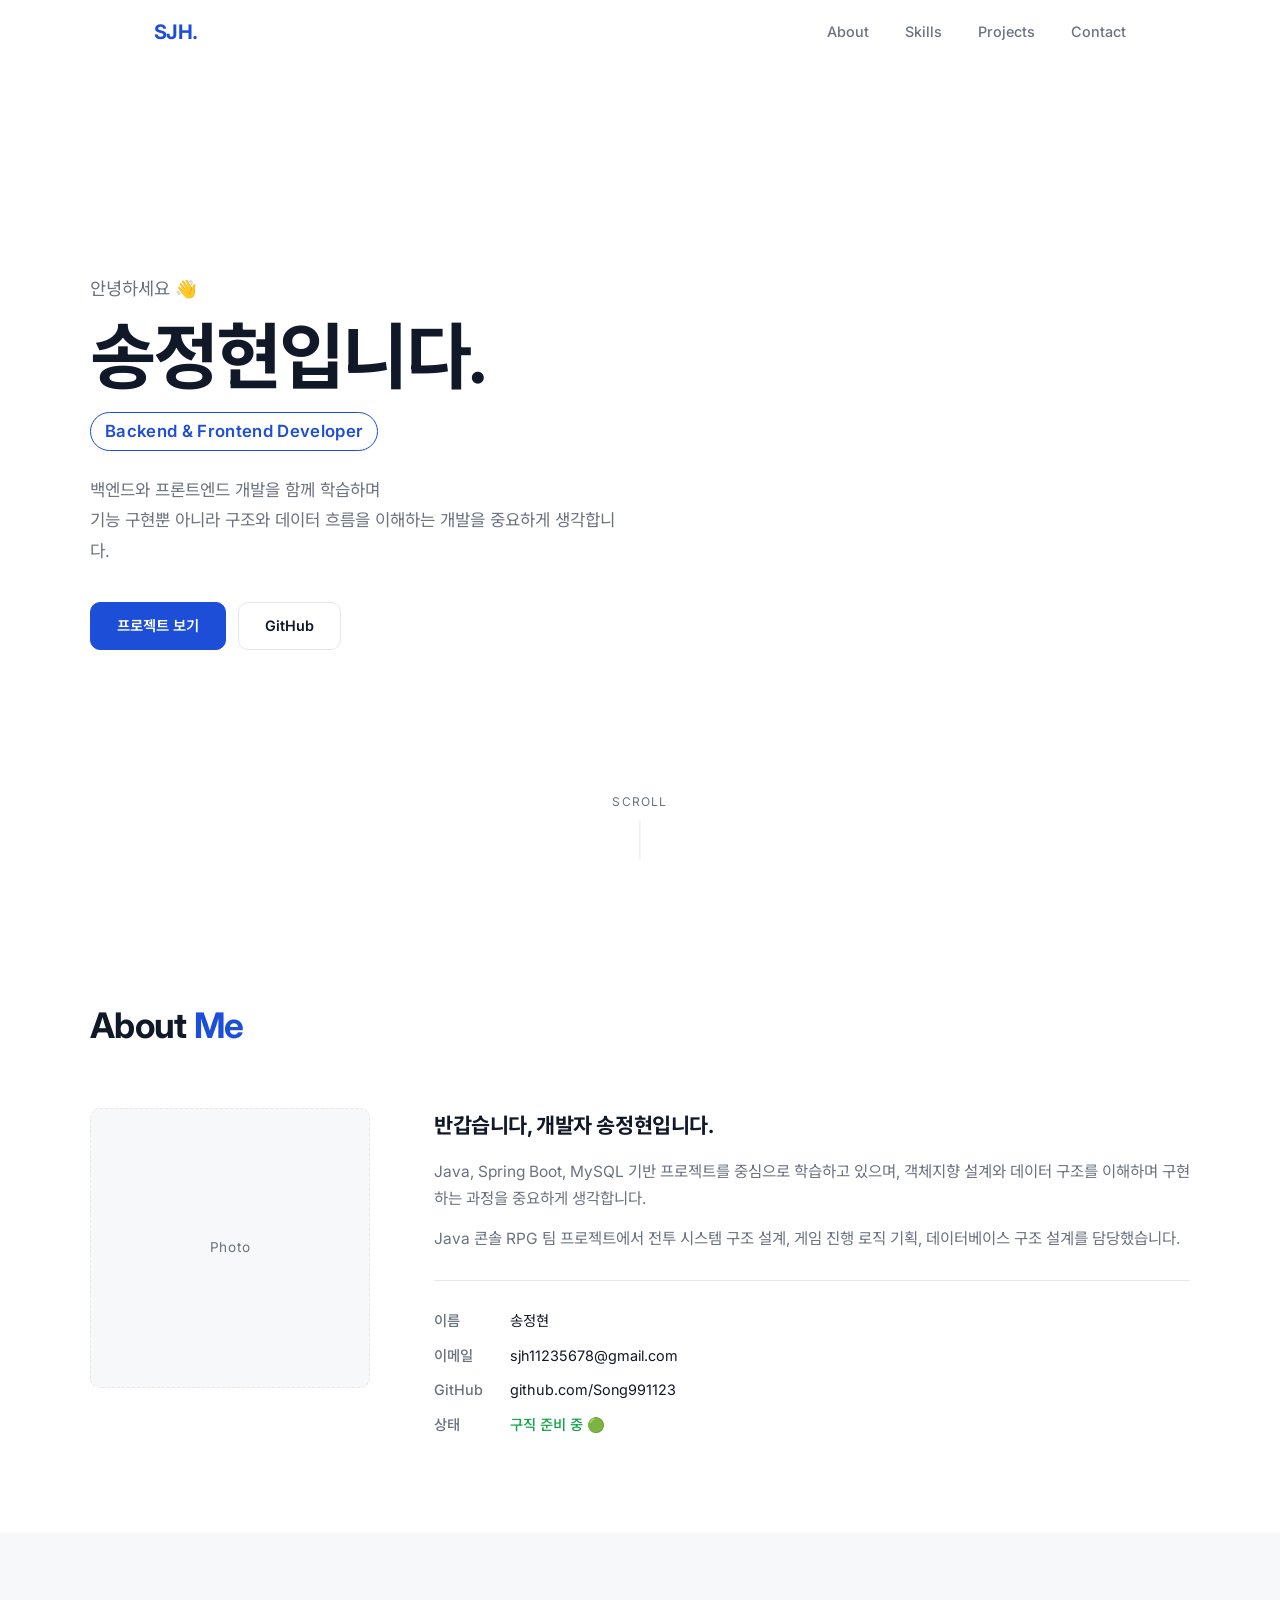
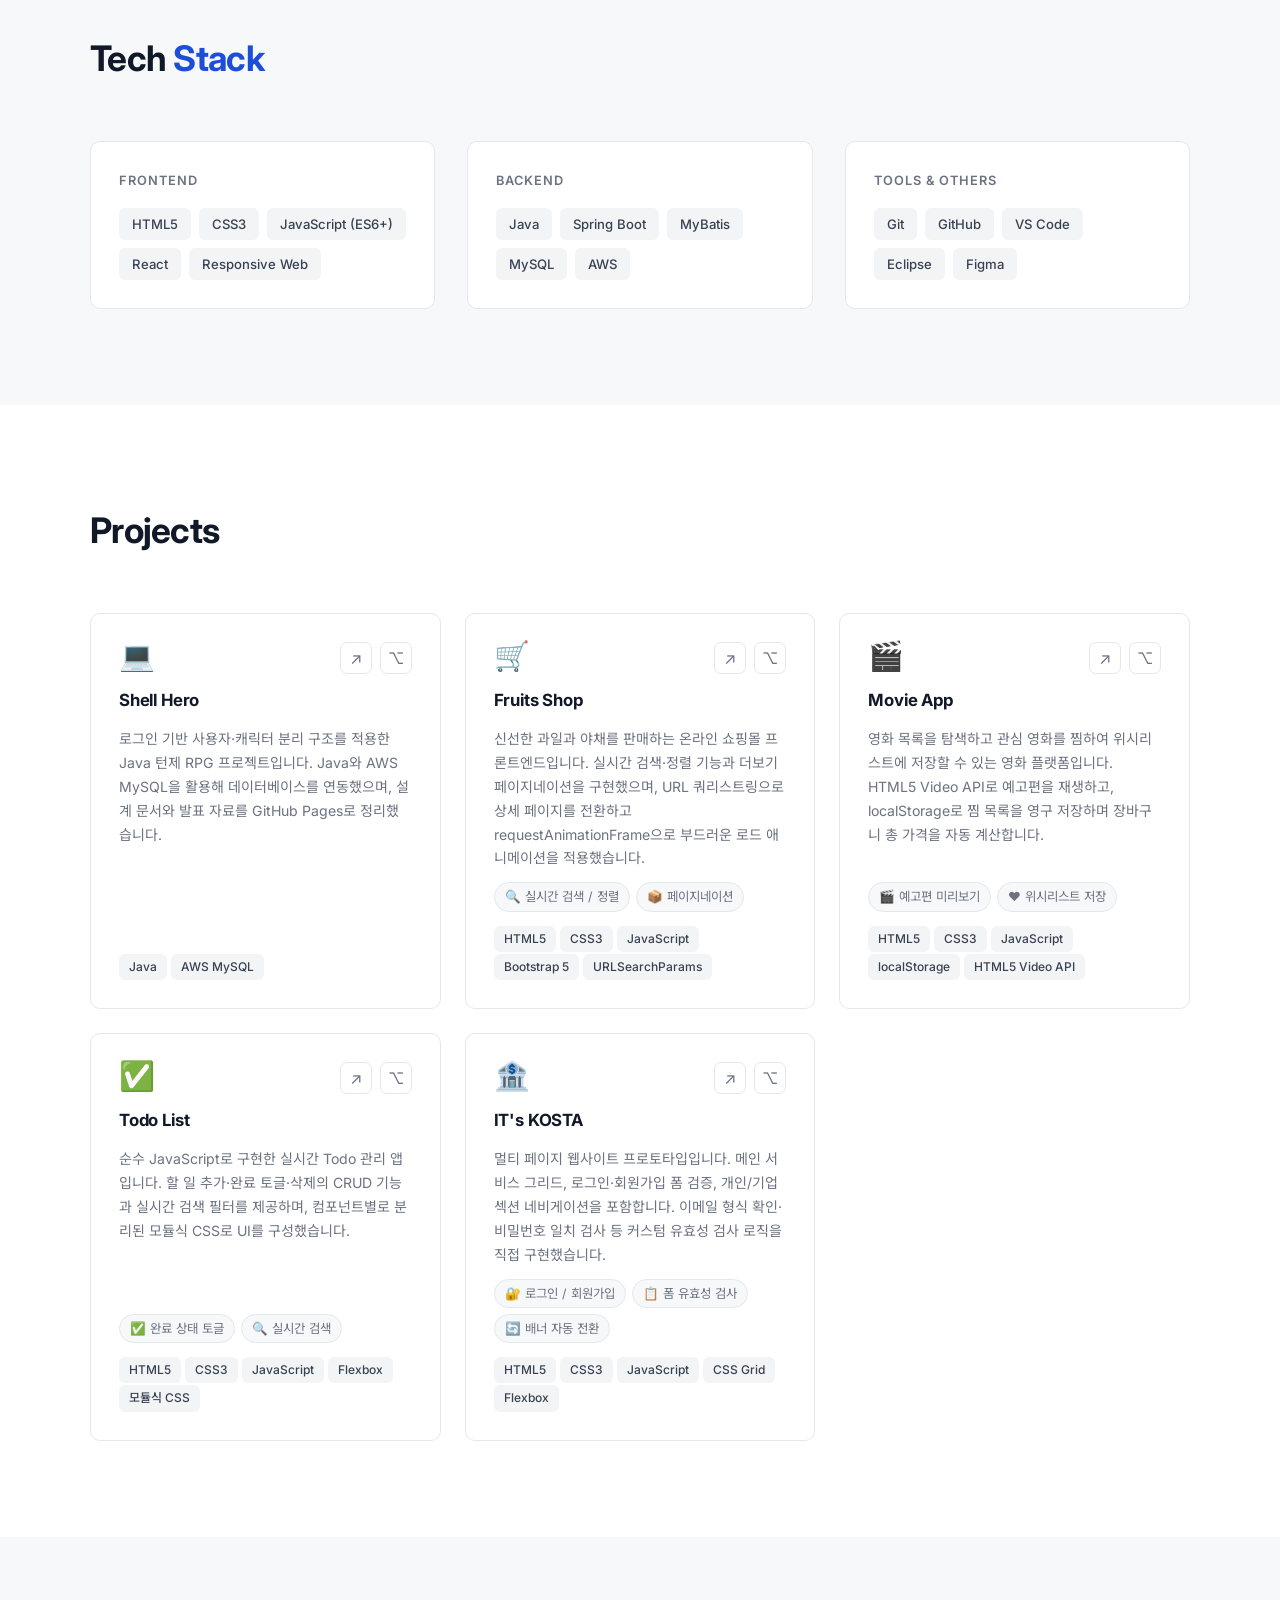
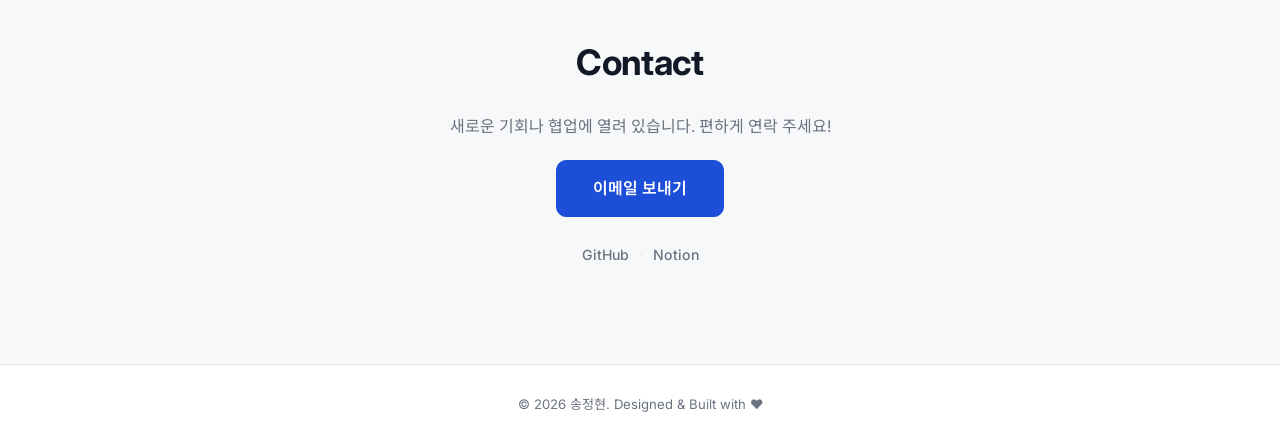
==== index.html @ 9192629a "Add portfolio main page (GitHub Pages) - Add index.html with hero, about, skills, projects, contact " ====
<!doctype html>
<html lang="ko">
	<head>
		<meta charset="UTF-8" />
		<meta name="viewport" content="width=device-width, initial-scale=1.0" />
		<title>Portfolio | 송정현</title>
		<link rel="preconnect" href="https://fonts.googleapis.com" />
		<link rel="preconnect" href="https://fonts.gstatic.com" crossorigin />
		<link
			href="https://fonts.googleapis.com/css2?family=Noto+Sans+KR:wght@300;400;500;700&family=Inter:wght@300;400;500;600;700&display=swap"
			rel="stylesheet"
		/>
		<link rel="stylesheet" href="css/style.css" />
	</head>
	<body>
		<!-- ───── Navigation ───── -->
		<header class="nav-header" id="nav-header">
			<nav class="nav-inner">
				<a href="#hero" class="nav-logo">SJH.</a>
				<ul class="nav-links">
					<li><a href="#about">About</a></li>
					<li><a href="#skills">Skills</a></li>
					<li><a href="#projects">Projects</a></li>
					<li><a href="#contact">Contact</a></li>
				</ul>
				<button class="nav-toggle" id="nav-toggle" aria-label="메뉴 열기">
					<span></span><span></span><span></span>
				</button>
			</nav>
		</header>

		<!-- ───── Hero ───── -->
		<section class="hero" id="hero">
			<div class="container hero-inner">
				<p class="hero-greeting">안녕하세요 👋</p>
				<h1 class="hero-name">송정현입니다.</h1>
				<p class="hero-role">Backend & Frontend Developer</p>
				<p class="hero-desc">
					백엔드와 프론트엔드 개발을 함께 학습하며<br />
					기능 구현뿐 아니라 구조와 데이터 흐름을 이해하는 개발을 중요하게 생각합니다.
				</p>
				<div class="hero-btns">
					<a href="#projects" class="btn btn-primary">프로젝트 보기</a>
					<a
						href="https://github.com/Song991123"
						target="_blank"
						rel="noopener"
						class="btn btn-outline"
						>GitHub</a
					>
				</div>
			</div>
			<div class="hero-scroll-hint">
				<span>Scroll</span>
				<div class="scroll-line"></div>
			</div>
		</section>

		<!-- ───── About ───── -->
		<section class="section" id="about">
			<div class="container">
				<h2 class="section-title">About <span>Me</span></h2>
				<div class="about-grid">
					<div class="about-img-wrap">
						<div class="about-img-placeholder">
							<span>Photo</span>
						</div>
					</div>
					<div class="about-text">
						<h3>반갑습니다, 개발자 송정현입니다.</h3>
						<p>
							Java, Spring Boot, MySQL 기반 프로젝트를 중심으로 학습하고 있으며,
							객체지향 설계와 데이터 구조를 이해하며 구현하는 과정을 중요하게
							생각합니다.
						</p>
						<p>
							Java 콘솔 RPG 팀 프로젝트에서 전투 시스템 구조 설계, 게임 진행 로직
							기획, 데이터베이스 구조 설계를 담당했습니다.
						</p>
						<ul class="about-info-list">
							<li><span class="info-label">이름</span><span>송정현</span></li>
							<li>
								<span class="info-label">이메일</span
								><span>sjh11235678@gmail.com</span>
							</li>
							<li>
								<span class="info-label">GitHub</span
								><span>github.com/Song991123</span>
							</li>
							<li>
								<span class="info-label">상태</span
								><span class="status-badge">구직 준비 중 🟢</span>
							</li>
						</ul>
					</div>
				</div>
			</div>
		</section>

		<!-- ───── Skills ───── -->
		<section class="section section-alt" id="skills">
			<div class="container">
				<h2 class="section-title">Tech <span>Stack</span></h2>
				<div class="skills-grid">
					<div class="skill-group">
						<h4 class="skill-group-title">Frontend</h4>
						<div class="skill-tags">
							<span class="tag">HTML5</span>
							<span class="tag">CSS3</span>
							<span class="tag">JavaScript (ES6+)</span>
							<span class="tag">React</span>
							<span class="tag">Responsive Web</span>
						</div>
					</div>
					<div class="skill-group">
						<h4 class="skill-group-title">Backend</h4>
						<div class="skill-tags">
							<span class="tag">Java</span>
							<span class="tag">Spring Boot</span>
							<span class="tag">MyBatis</span>
							<span class="tag">MySQL</span>
							<span class="tag">AWS</span>
						</div>
					</div>
					<div class="skill-group">
						<h4 class="skill-group-title">Tools &amp; Others</h4>
						<div class="skill-tags">
							<span class="tag">Git</span>
							<span class="tag">GitHub</span>
							<span class="tag">VS Code</span>
							<span class="tag">Eclipse</span>
							<span class="tag">Figma</span>
						</div>
					</div>
				</div>
			</div>
		</section>

		<!-- ───── Projects ───── -->
		<section class="section" id="projects">
			<div class="container">
				<h2 class="section-title">Projects</h2>
				<div class="projects-grid">
					<article class="project-card">
						<div class="project-card-header">
							<div class="project-icon">💻</div>
							<div class="project-links">
								<a
									href="https://kosta-dev-sjh.github.io/p1-4g-java-console/"
									target="_blank"
									rel="noopener"
									class="icon-link"
									title="Presentation"
									>↗</a
								>

								<a
									href="https://github.com/kosta-dev-sjh/p1-4g-java-console"
									target="_blank"
									rel="noopener"
									class="icon-link"
									title="GitHub"
									>⌥</a
								>
							</div>
						</div>
						<h3 class="project-title">Shell Hero</h3>
						<p class="project-desc">
							로그인 기반 사용자·캐릭터 분리 구조를 적용한 Java 턴제 RPG
							프로젝트입니다. Java와 AWS MySQL을 활용해 데이터베이스를 연동했으며,
							설계 문서와 발표 자료를 GitHub Pages로 정리했습니다.
						</p>
						<div class="project-tags">
							<span class="tag tag-sm">Java</span>
							<span class="tag tag-sm">AWS MySQL</span>
						</div>
					</article>
					<article class="project-card">
						<div class="project-card-header">
							<div class="project-icon">🛒</div>
							<div class="project-links">
								<a
									href="fruits_shop_temp/index.html"
									class="icon-link"
									title="Live Demo"
									>↗</a
								>
								<a
									href="https://github.com/Song991123"
									target="_blank"
									rel="noopener"
									class="icon-link"
									title="GitHub"
									>⌥</a
								>
							</div>
						</div>
						<h3 class="project-title">Fruits Shop</h3>
						<p class="project-desc">
							신선한 과일과 야채를 판매하는 온라인 쇼핑몰 프론트엔드입니다. 실시간
							검색·정렬 기능과 더보기 페이지네이션을 구현했으며, URL 쿼리스트링으로
							상세 페이지를 전환하고 requestAnimationFrame으로 부드러운 로드
							애니메이션을 적용했습니다.
						</p>
						<div class="project-features">
							<span class="feature-item">🔍 실시간 검색 / 정렬</span>
							<span class="feature-item">📦 페이지네이션</span>
						</div>
						<div class="project-tags">
							<span class="tag tag-sm">HTML5</span>
							<span class="tag tag-sm">CSS3</span>
							<span class="tag tag-sm">JavaScript</span>
							<span class="tag tag-sm">Bootstrap 5</span>
							<span class="tag tag-sm">URLSearchParams</span>
						</div>
					</article>
					<article class="project-card">
						<div class="project-card-header">
							<div class="project-icon">🎬</div>
							<div class="project-links">
								<a href="movie/index.html" class="icon-link" title="Live Demo">↗</a>
								<a
									href="https://github.com/Song991123"
									target="_blank"
									rel="noopener"
									class="icon-link"
									title="GitHub"
									>⌥</a
								>
							</div>
						</div>
						<h3 class="project-title">Movie App</h3>
						<p class="project-desc">
							영화 목록을 탐색하고 관심 영화를 찜하여 위시리스트에 저장할 수 있는 영화
							플랫폼입니다. HTML5 Video API로 예고편을 재생하고, localStorage로 찜
							목록을 영구 저장하며 장바구니 총 가격을 자동 계산합니다.
						</p>
						<div class="project-features">
							<span class="feature-item">🎬 예고편 미리보기</span>
							<span class="feature-item">❤️ 위시리스트 저장</span>
						</div>
						<div class="project-tags">
							<span class="tag tag-sm">HTML5</span>
							<span class="tag tag-sm">CSS3</span>
							<span class="tag tag-sm">JavaScript</span>
							<span class="tag tag-sm">localStorage</span>
							<span class="tag tag-sm">HTML5 Video API</span>
						</div>
					</article>

					<article class="project-card">
						<div class="project-card-header">
							<div class="project-icon">✅</div>
							<div class="project-links">
								<a href="todoList/index.html" class="icon-link" title="Live Demo"
									>↗</a
								>
								<a
									href="https://github.com/Song991123"
									target="_blank"
									rel="noopener"
									class="icon-link"
									title="GitHub"
									>⌥</a
								>
							</div>
						</div>
						<h3 class="project-title">Todo List</h3>
						<p class="project-desc">
							순수 JavaScript로 구현한 실시간 Todo 관리 앱입니다. 할 일 추가·완료
							토글·삭제의 CRUD 기능과 실시간 검색 필터를 제공하며, 컴포넌트별로 분리된
							모듈식 CSS로 UI를 구성했습니다.
						</p>
						<div class="project-features">
							<span class="feature-item">✅ 완료 상태 토글</span>
							<span class="feature-item">🔍 실시간 검색</span>
						</div>
						<div class="project-tags">
							<span class="tag tag-sm">HTML5</span>
							<span class="tag tag-sm">CSS3</span>
							<span class="tag tag-sm">JavaScript</span>
							<span class="tag tag-sm">Flexbox</span>
							<span class="tag tag-sm">모듈식 CSS</span>
						</div>
					</article>

					<article class="project-card">
						<div class="project-card-header">
							<div class="project-icon">🏦</div>
							<div class="project-links">
								<a href="WS_03/index.html" class="icon-link" title="Live Demo">↗</a>
								<a
									href="https://github.com/Song991123"
									target="_blank"
									rel="noopener"
									class="icon-link"
									title="GitHub"
									>⌥</a
								>
							</div>
						</div>
						<h3 class="project-title">IT's KOSTA</h3>
						<p class="project-desc">
							멀티 페이지 웹사이트 프로토타입입니다. 메인 서비스 그리드,
							로그인·회원가입 폼 검증, 개인/기업 섹션 네비게이션을 포함합니다. 이메일
							형식 확인·비밀번호 일치 검사 등 커스텀 유효성 검사 로직을 직접
							구현했습니다.
						</p>
						<div class="project-features">
							<span class="feature-item">🔐 로그인 / 회원가입</span>
							<span class="feature-item">📋 폼 유효성 검사</span>
							<span class="feature-item">🔄 배너 자동 전환</span>
						</div>
						<div class="project-tags">
							<span class="tag tag-sm">HTML5</span>
							<span class="tag tag-sm">CSS3</span>
							<span class="tag tag-sm">JavaScript</span>
							<span class="tag tag-sm">CSS Grid</span>
							<span class="tag tag-sm">Flexbox</span>
						</div>
					</article>
				</div>
			</div>
		</section>

		<!-- ───── Contact ───── -->
		<section class="section section-alt" id="contact">
			<div class="container contact-inner">
				<h2 class="section-title">Contact</h2>
				<p class="contact-sub">새로운 기회나 협업에 열려 있습니다. 편하게 연락 주세요!</p>
				<a href="mailto:sjh11235678@gmail.com" class="btn btn-primary btn-lg"
					>이메일 보내기</a
				>
				<div class="social-links">
					<a
						href="https://github.com/Song991123"
						target="_blank"
						rel="noopener"
						class="social-link"
						>GitHub</a
					>
					<span class="dot">·</span>
					<a
						href="https://marenblog.notion.site/Maren-s-Blog-6923cd526567497d8dab2519dd0d7897?source=copy_link"
						class="social-link"
						>Notion</a
					>
				</div>
			</div>
		</section>

		<!-- ───── Footer ───── -->
		<footer class="footer">
			<p>© 2026 송정현. Designed &amp; Built with ❤️</p>
		</footer>

		<script src="js/main.js"></script>
	</body>
</html>
---- css/style.css ----
/* ─────────────────────────────────────────
   Reset & Base
───────────────────────────────────────── */
*, *::before, *::after {
  box-sizing: border-box;
  margin: 0;
  padding: 0;
}

:root {
  --color-bg: #ffffff;
  --color-bg-alt: #f7f8fa;
  --color-text: #111827;
  --color-text-sub: #6b7280;
  --color-accent: #1d4ed8;
  --color-accent-hover: #1e40af;
  --color-border: #e5e7eb;
  --color-tag-bg: #f3f4f6;
  --color-tag-text: #374151;
  --color-tag-learning: #eff6ff;
  --color-tag-learning-text: #1d4ed8;
  --nav-height: 64px;
  --radius: 10px;
  --shadow: 0 1px 3px rgba(0,0,0,.06), 0 4px 16px rgba(0,0,0,.06);
  --shadow-hover: 0 4px 12px rgba(0,0,0,.10), 0 8px 32px rgba(0,0,0,.08);
  --font-sans: 'Inter', 'Noto Sans KR', sans-serif;
  --transition: 0.2s ease;
}

html {
  scroll-behavior: smooth;
}

body {
  font-family: var(--font-sans);
  background-color: var(--color-bg);
  color: var(--color-text);
  line-height: 1.7;
  -webkit-font-smoothing: antialiased;
}

a {
  color: inherit;
  text-decoration: none;
}

ul { list-style: none; }

img { display: block; max-width: 100%; }

/* ─────────────────────────────────────────
   Layout
───────────────────────────────────────── */
.container {
  width: min(1100px, 90%);
  margin-inline: auto;
}

.section {
  padding: 96px 0;
}

.section-alt {
  background-color: var(--color-bg-alt);
}

/* ─────────────────────────────────────────
   Section Title
───────────────────────────────────────── */
.section-title {
  font-size: clamp(1.6rem, 3vw, 2.2rem);
  font-weight: 700;
  margin-bottom: 52px;
  letter-spacing: -0.02em;
}

.section-title span {
  color: var(--color-accent);
}

/* ─────────────────────────────────────────
   Navigation
───────────────────────────────────────── */
.nav-header {
  position: fixed;
  top: 0;
  left: 0;
  right: 0;
  height: var(--nav-height);
  background-color: rgba(255,255,255,0.92);
  backdrop-filter: blur(10px);
  -webkit-backdrop-filter: blur(10px);
  border-bottom: 1px solid transparent;
  z-index: 100;
  transition: border-color var(--transition), box-shadow var(--transition);
}

.nav-header.scrolled {
  border-color: var(--color-border);
  box-shadow: 0 1px 12px rgba(0,0,0,.06);
}

.nav-inner {
  max-width: 1100px;
  margin-inline: auto;
  padding-inline: 5%;
  height: 100%;
  display: flex;
  align-items: center;
  justify-content: space-between;
}

.nav-logo {
  font-size: 1.25rem;
  font-weight: 700;
  letter-spacing: -0.03em;
  color: var(--color-accent);
}

.nav-links {
  display: flex;
  gap: 36px;
}

.nav-links a {
  font-size: 0.9rem;
  font-weight: 500;
  color: var(--color-text-sub);
  transition: color var(--transition);
}

.nav-links a:hover {
  color: var(--color-text);
}

.nav-toggle {
  display: none;
  flex-direction: column;
  gap: 5px;
  background: none;
  border: none;
  cursor: pointer;
  padding: 4px;
}

.nav-toggle span {
  display: block;
  width: 22px;
  height: 2px;
  background-color: var(--color-text);
  border-radius: 2px;
  transition: transform var(--transition), opacity var(--transition);
}

/* ─────────────────────────────────────────
   Buttons
───────────────────────────────────────── */
.btn {
  display: inline-flex;
  align-items: center;
  justify-content: center;
  padding: 11px 26px;
  border-radius: var(--radius);
  font-size: 0.9rem;
  font-weight: 600;
  cursor: pointer;
  transition: background var(--transition), color var(--transition), border-color var(--transition), box-shadow var(--transition);
  white-space: nowrap;
}

.btn-primary {
  background-color: var(--color-accent);
  color: #fff;
  border: 1.5px solid var(--color-accent);
}

.btn-primary:hover {
  background-color: var(--color-accent-hover);
  border-color: var(--color-accent-hover);
}

.btn-outline {
  background-color: transparent;
  color: var(--color-text);
  border: 1.5px solid var(--color-border);
}

.btn-outline:hover {
  border-color: var(--color-text);
  background-color: var(--color-text);
  color: #fff;
}

.btn-lg {
  padding: 14px 36px;
  font-size: 1rem;
}

/* ─────────────────────────────────────────
   Hero
───────────────────────────────────────── */
.hero {
  min-height: 100dvh;
  display: flex;
  align-items: center;
  padding-top: var(--nav-height);
  position: relative;
}

.hero-inner {
  padding-top: 40px;
  padding-bottom: 80px;
}

.hero-greeting {
  font-size: 1.1rem;
  color: var(--color-text-sub);
  margin-bottom: 12px;
  font-weight: 400;
}

.hero-name {
  font-size: clamp(2.6rem, 6vw, 4.5rem);
  font-weight: 700;
  line-height: 1.15;
  letter-spacing: -0.04em;
  margin-bottom: 14px;
}

.hero-role {
  display: inline-block;
  font-size: 1.05rem;
  font-weight: 600;
  color: var(--color-accent);
  border: 1.5px solid var(--color-accent);
  padding: 4px 14px;
  border-radius: 99px;
  margin-bottom: 24px;
  letter-spacing: 0.02em;
}

.hero-desc {
  font-size: 1.05rem;
  color: var(--color-text-sub);
  max-width: 540px;
  margin-bottom: 36px;
  line-height: 1.8;
}

.hero-btns {
  display: flex;
  gap: 12px;
  flex-wrap: wrap;
}

.hero-scroll-hint {
  position: absolute;
  bottom: 40px;
  left: 50%;
  transform: translateX(-50%);
  display: flex;
  flex-direction: column;
  align-items: center;
  gap: 8px;
  color: var(--color-text-sub);
  font-size: 0.75rem;
  letter-spacing: 0.1em;
  text-transform: uppercase;
}

.scroll-line {
  width: 1px;
  height: 40px;
  background-color: var(--color-border);
  position: relative;
  overflow: hidden;
}

.scroll-line::after {
  content: '';
  position: absolute;
  top: -100%;
  left: 0;
  width: 100%;
  height: 100%;
  background-color: var(--color-accent);
  animation: scrollDown 1.6s ease-in-out infinite;
}

@keyframes scrollDown {
  0%   { top: -100%; }
  100% { top: 100%; }
}

/* ─────────────────────────────────────────
   About
───────────────────────────────────────── */
.about-grid {
  display: grid;
  grid-template-columns: 280px 1fr;
  gap: 64px;
  align-items: start;
}

.about-img-placeholder {
  aspect-ratio: 1;
  border-radius: var(--radius);
  background-color: var(--color-bg-alt);
  border: 1.5px dashed var(--color-border);
  display: flex;
  align-items: center;
  justify-content: center;
  font-size: 0.85rem;
  color: var(--color-text-sub);
  letter-spacing: 0.05em;
}

.about-text h3 {
  font-size: 1.3rem;
  font-weight: 700;
  margin-bottom: 16px;
  letter-spacing: -0.02em;
}

.about-text p {
  color: var(--color-text-sub);
  margin-bottom: 14px;
  font-size: 0.97rem;
}

.about-info-list {
  display: flex;
  flex-direction: column;
  gap: 10px;
  margin-top: 28px;
  padding-top: 28px;
  border-top: 1px solid var(--color-border);
}

.about-info-list li {
  display: flex;
  gap: 16px;
  font-size: 0.9rem;
}

.info-label {
  color: var(--color-text-sub);
  min-width: 60px;
  font-weight: 500;
}

.status-badge {
  color: #16a34a;
  font-weight: 500;
}

/* ─────────────────────────────────────────
   Skills
───────────────────────────────────────── */
.skills-grid {
  display: grid;
  grid-template-columns: repeat(auto-fill, minmax(280px, 1fr));
  gap: 32px;
}

.skill-group {
  background: var(--color-bg);
  border: 1px solid var(--color-border);
  border-radius: var(--radius);
  padding: 28px;
}

.skill-group-title {
  font-size: 0.8rem;
  font-weight: 600;
  text-transform: uppercase;
  letter-spacing: 0.08em;
  color: var(--color-text-sub);
  margin-bottom: 16px;
}

.skill-tags {
  display: flex;
  flex-wrap: wrap;
  gap: 8px;
}

.tag {
  display: inline-block;
  padding: 5px 13px;
  border-radius: 6px;
  font-size: 0.82rem;
  font-weight: 500;
  background-color: var(--color-tag-bg);
  color: var(--color-tag-text);
  transition: background var(--transition);
}

.tag-learning {
  background-color: var(--color-tag-learning);
  color: var(--color-tag-learning-text);
}

.tag-sm {
  padding: 3px 10px;
  font-size: 0.75rem;
}

/* ─────────────────────────────────────────
   Projects
───────────────────────────────────────── */
.projects-grid {
  display: grid;
  grid-template-columns: repeat(auto-fill, minmax(300px, 1fr));
  gap: 24px;
}

.project-card {
  border: 1px solid var(--color-border);
  border-radius: var(--radius);
  padding: 28px;
  background: var(--color-bg);
  transition: box-shadow var(--transition), transform var(--transition), border-color var(--transition);
  display: flex;
  flex-direction: column;
  gap: 12px;
}

.project-card:hover {
  box-shadow: var(--shadow-hover);
  transform: translateY(-3px);
  border-color: #d1d5db;
}

.project-card-header {
  display: flex;
  justify-content: space-between;
  align-items: flex-start;
}

.project-icon {
  font-size: 1.8rem;
  line-height: 1;
}

.project-links {
  display: flex;
  gap: 8px;
}

.icon-link {
  width: 32px;
  height: 32px;
  border-radius: 7px;
  border: 1px solid var(--color-border);
  display: flex;
  align-items: center;
  justify-content: center;
  font-size: 1rem;
  color: var(--color-text-sub);
  transition: border-color var(--transition), color var(--transition), background var(--transition);
}

.icon-link:hover {
  border-color: var(--color-text);
  color: var(--color-text);
  background: var(--color-tag-bg);
}

.project-title {
  font-size: 1.05rem;
  font-weight: 700;
  letter-spacing: -0.01em;
}

.project-desc {
  font-size: 0.88rem;
  color: var(--color-text-sub);
  line-height: 1.7;
  flex: 1;
}

.project-features {
  display: flex;
  flex-wrap: wrap;
  gap: 6px;
}

.feature-item {
  font-size: 0.78rem;
  color: var(--color-text-sub);
  background-color: var(--color-bg-alt);
  border: 1px solid var(--color-border);
  padding: 3px 10px;
  border-radius: 99px;
}

/* ─────────────────────────────────────────
   Contact
───────────────────────────────────────── */
.contact-inner {
  text-align: center;
  display: flex;
  flex-direction: column;
  align-items: center;
  gap: 20px;
}

.contact-inner .section-title {
  margin-bottom: 0;
}

.contact-sub {
  color: var(--color-text-sub);
  font-size: 1rem;
  max-width: 420px;
}

.social-links {
  display: flex;
  align-items: center;
  gap: 10px;
  margin-top: 4px;
}

.social-link {
  font-size: 0.88rem;
  font-weight: 500;
  color: var(--color-text-sub);
  transition: color var(--transition);
}

.social-link:hover {
  color: var(--color-accent);
}

.dot {
  color: var(--color-border);
}

/* ─────────────────────────────────────────
   Footer
───────────────────────────────────────── */
.footer {
  border-top: 1px solid var(--color-border);
  padding: 28px 0;
  text-align: center;
  font-size: 0.82rem;
  color: var(--color-text-sub);
}

/* ─────────────────────────────────────────
   Fade-in Animation
───────────────────────────────────────── */
.fade-in {
  opacity: 0;
  transform: translateY(20px);
  transition: opacity 0.5s ease, transform 0.5s ease;
}

.fade-in.visible {
  opacity: 1;
  transform: translateY(0);
}

/* ─────────────────────────────────────────
   Responsive
───────────────────────────────────────── */
@media (max-width: 768px) {
  .nav-links {
    display: none;
    flex-direction: column;
    position: fixed;
    top: var(--nav-height);
    left: 0;
    right: 0;
    background: #fff;
    border-bottom: 1px solid var(--color-border);
    padding: 20px 5% 24px;
    gap: 0;
  }

  .nav-links.open {
    display: flex;
  }

  .nav-links li a {
    display: block;
    padding: 12px 0;
    font-size: 1rem;
    border-bottom: 1px solid var(--color-border);
    color: var(--color-text);
  }

  .nav-links li:last-child a {
    border-bottom: none;
  }

  .nav-toggle {
    display: flex;
  }

  .about-grid {
    grid-template-columns: 1fr;
    gap: 36px;
  }

  .about-img-placeholder {
    max-width: 200px;
    margin-inline: auto;
  }

  .section {
    padding: 72px 0;
  }

  .hero-scroll-hint {
    display: none;
  }
}

@media (max-width: 480px) {
  .hero-name {
    letter-spacing: -0.03em;
  }

  .projects-grid {
    grid-template-columns: 1fr;
  }
}
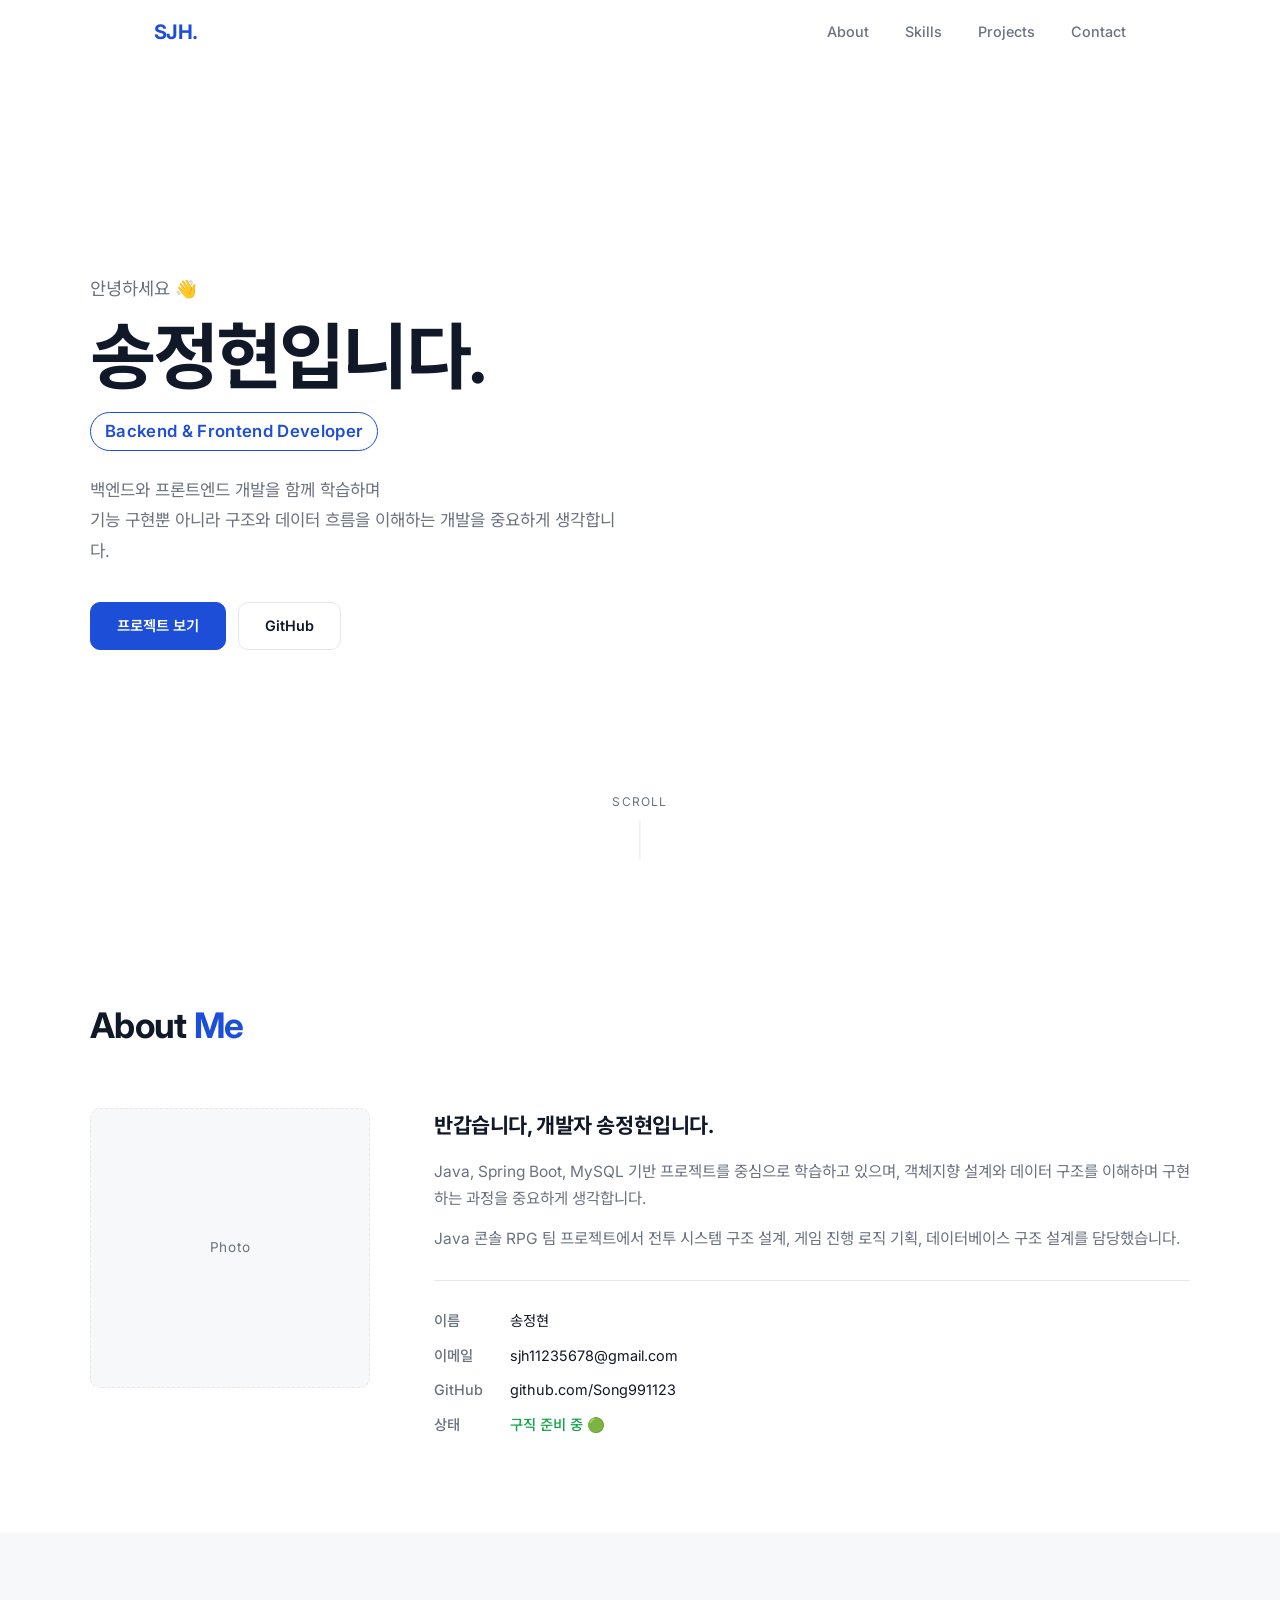
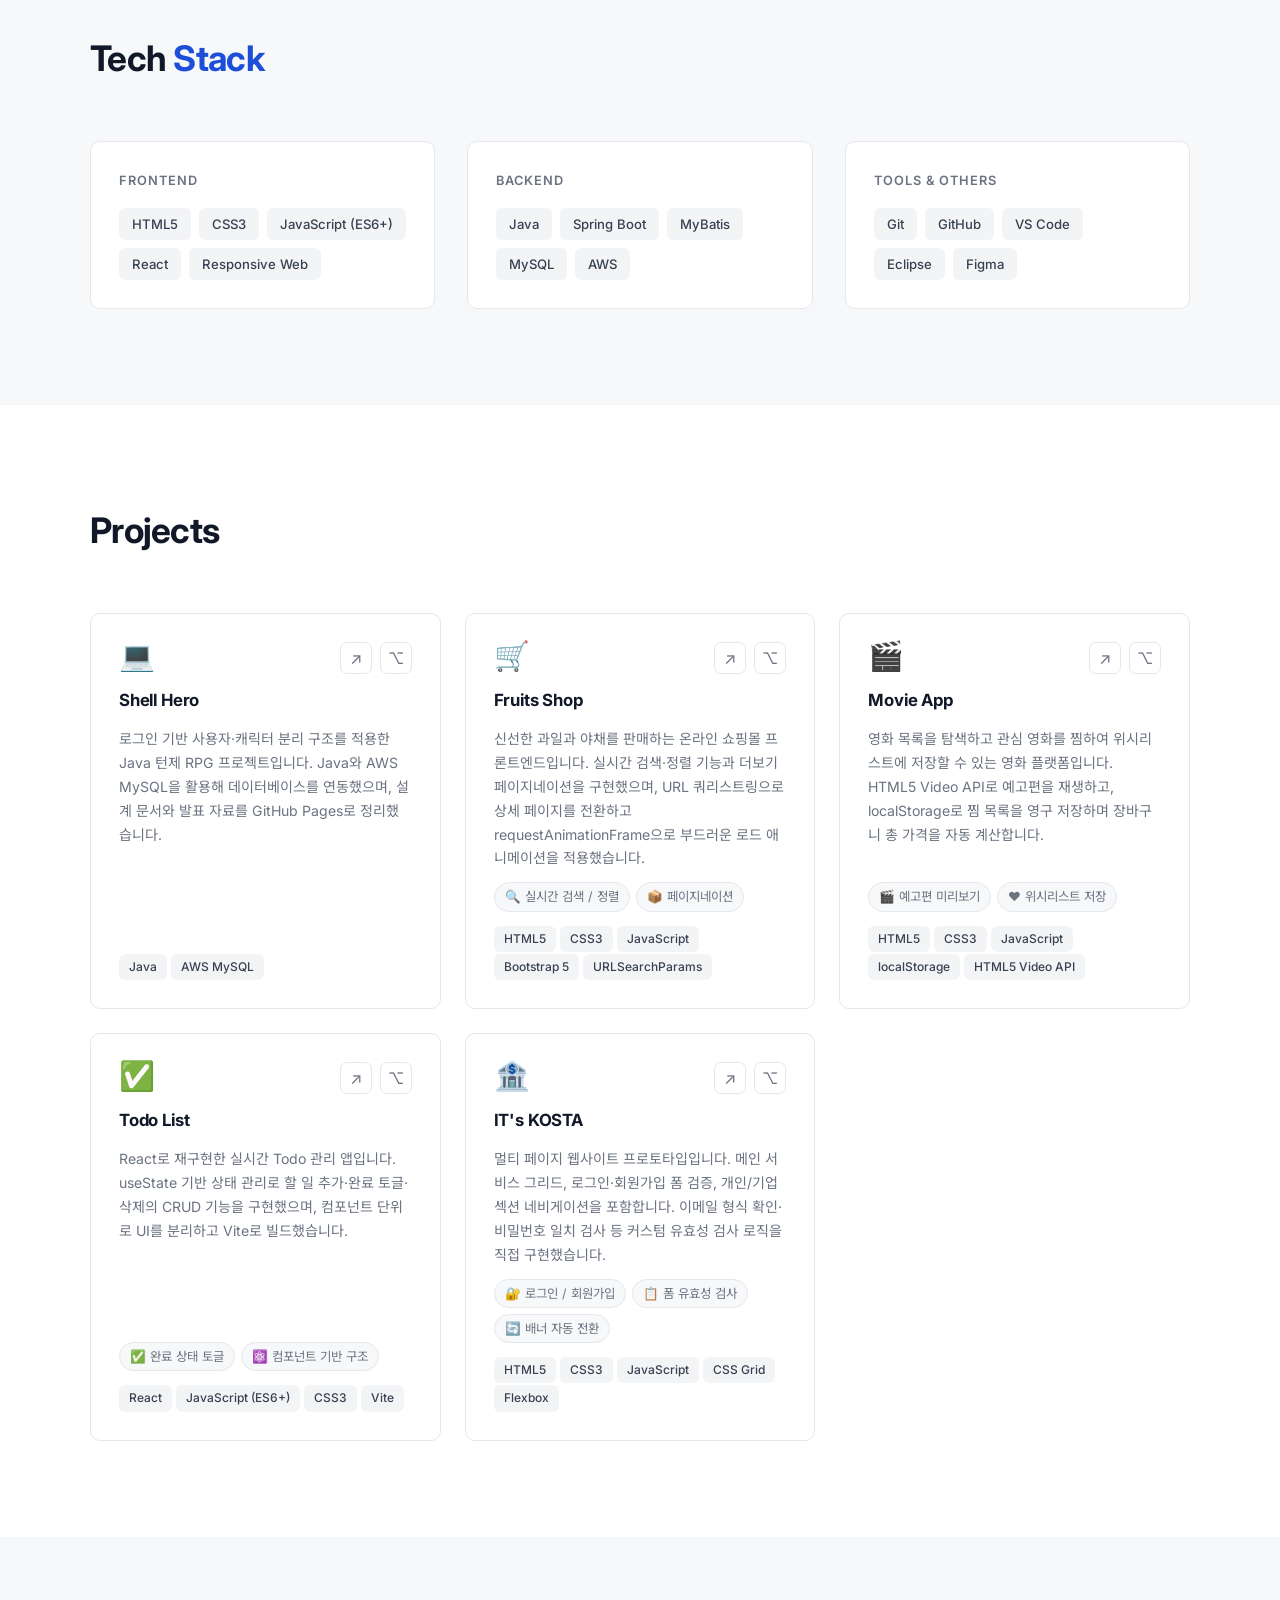
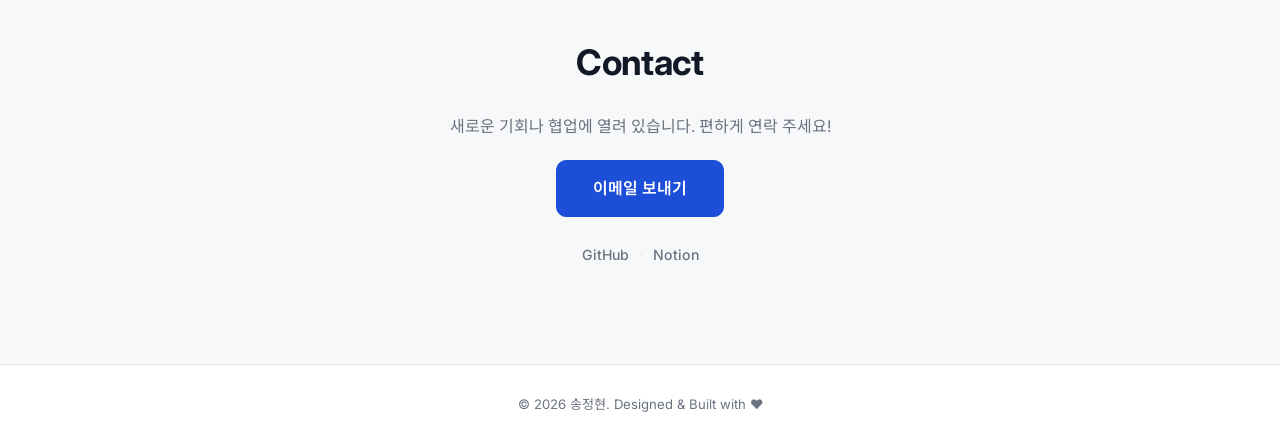
==== commit 72a14d97: "refactor: todoList React 버전으로 교체 및 포트폴리오 설명 업데이트 Co-authored-by: Copilot <223556219+Copilot@users.no" ====
--- a/index.html
+++ b/index.html
@@ -267,20 +267,19 @@
 						</div>
 						<h3 class="project-title">Todo List</h3>
 						<p class="project-desc">
-							순수 JavaScript로 구현한 실시간 Todo 관리 앱입니다. 할 일 추가·완료
-							토글·삭제의 CRUD 기능과 실시간 검색 필터를 제공하며, 컴포넌트별로 분리된
-							모듈식 CSS로 UI를 구성했습니다.
+							React로 재구현한 실시간 Todo 관리 앱입니다. useState 기반 상태 관리로
+							할 일 추가·완료 토글·삭제의 CRUD 기능을 구현했으며, 컴포넌트 단위로
+							UI를 분리하고 Vite로 빌드했습니다.
 						</p>
 						<div class="project-features">
 							<span class="feature-item">✅ 완료 상태 토글</span>
-							<span class="feature-item">🔍 실시간 검색</span>
-						</div>
-						<div class="project-tags">
-							<span class="tag tag-sm">HTML5</span>
+							<span class="feature-item">⚛️ 컴포넌트 기반 구조</span>
+						</div>
+						<div class="project-tags">
+							<span class="tag tag-sm">React</span>
+							<span class="tag tag-sm">JavaScript (ES6+)</span>
 							<span class="tag tag-sm">CSS3</span>
-							<span class="tag tag-sm">JavaScript</span>
-							<span class="tag tag-sm">Flexbox</span>
-							<span class="tag tag-sm">모듈식 CSS</span>
+							<span class="tag tag-sm">Vite</span>
 						</div>
 					</article>
 
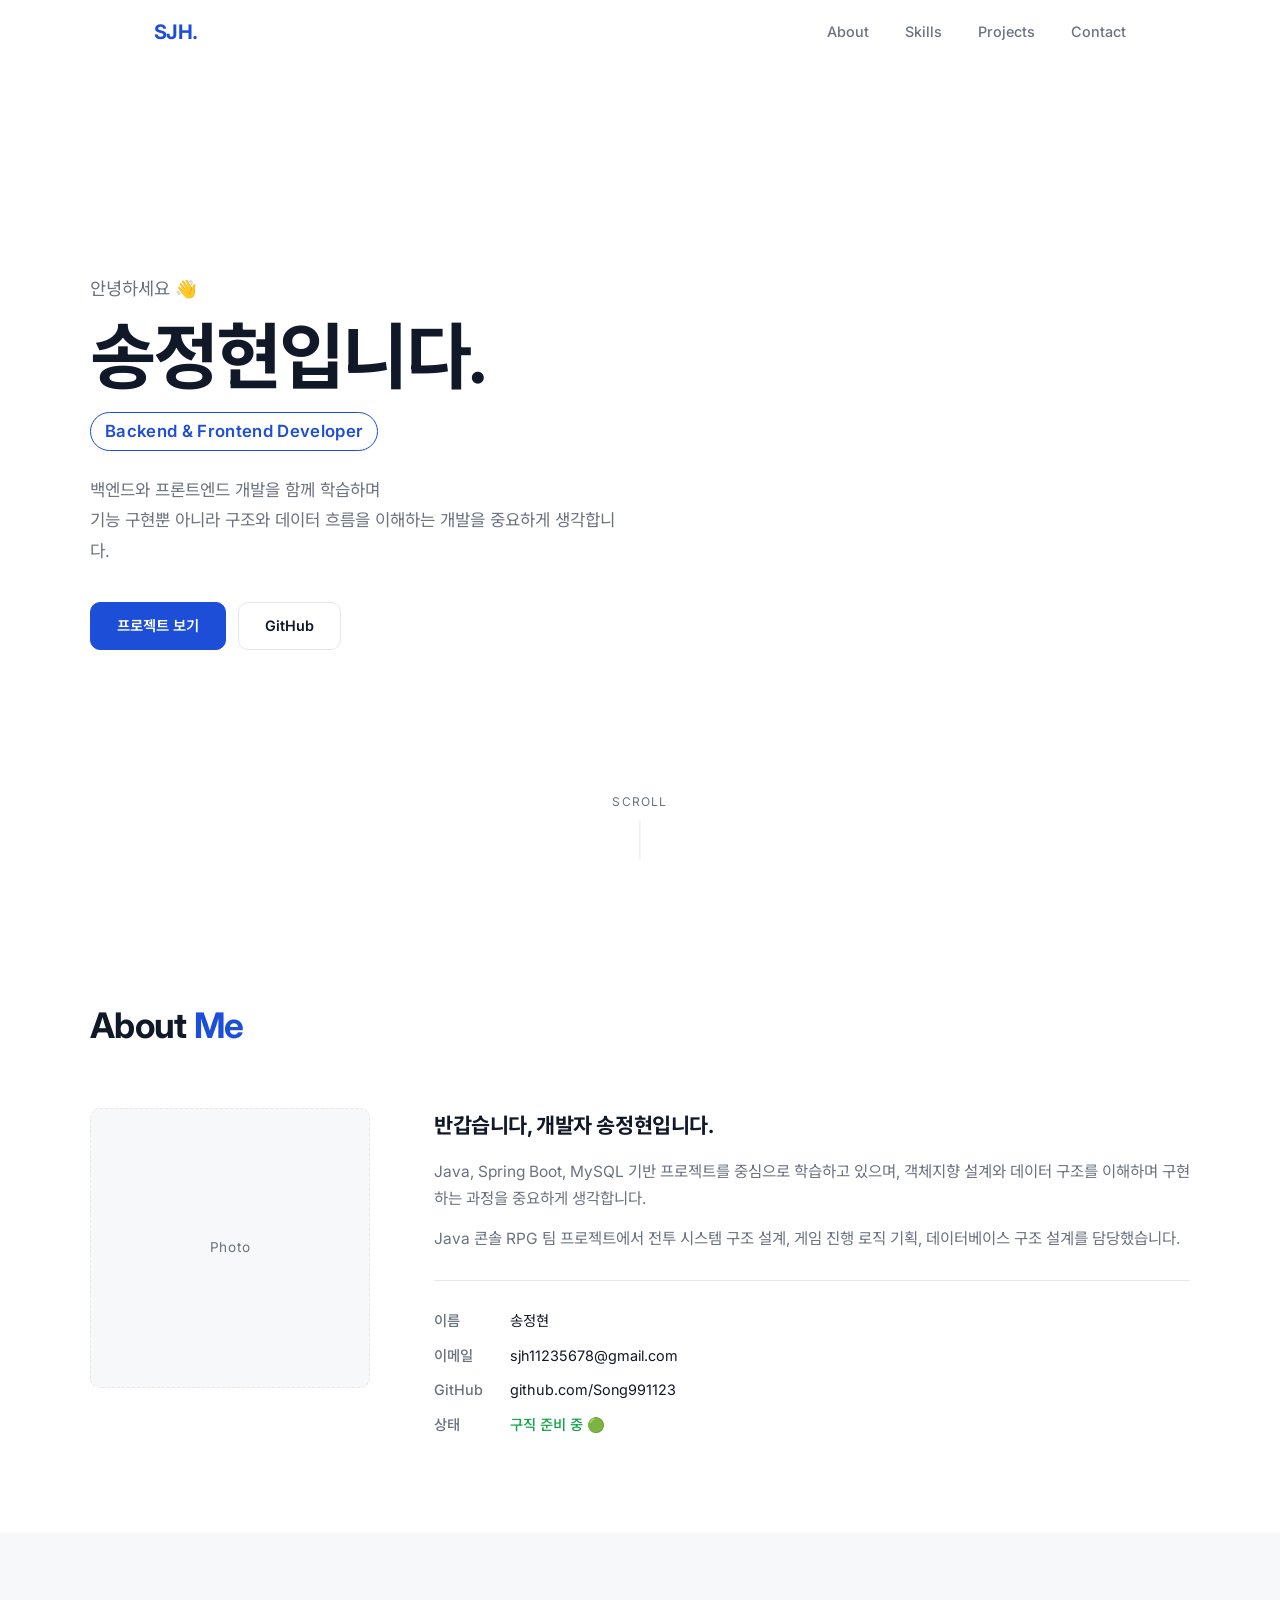
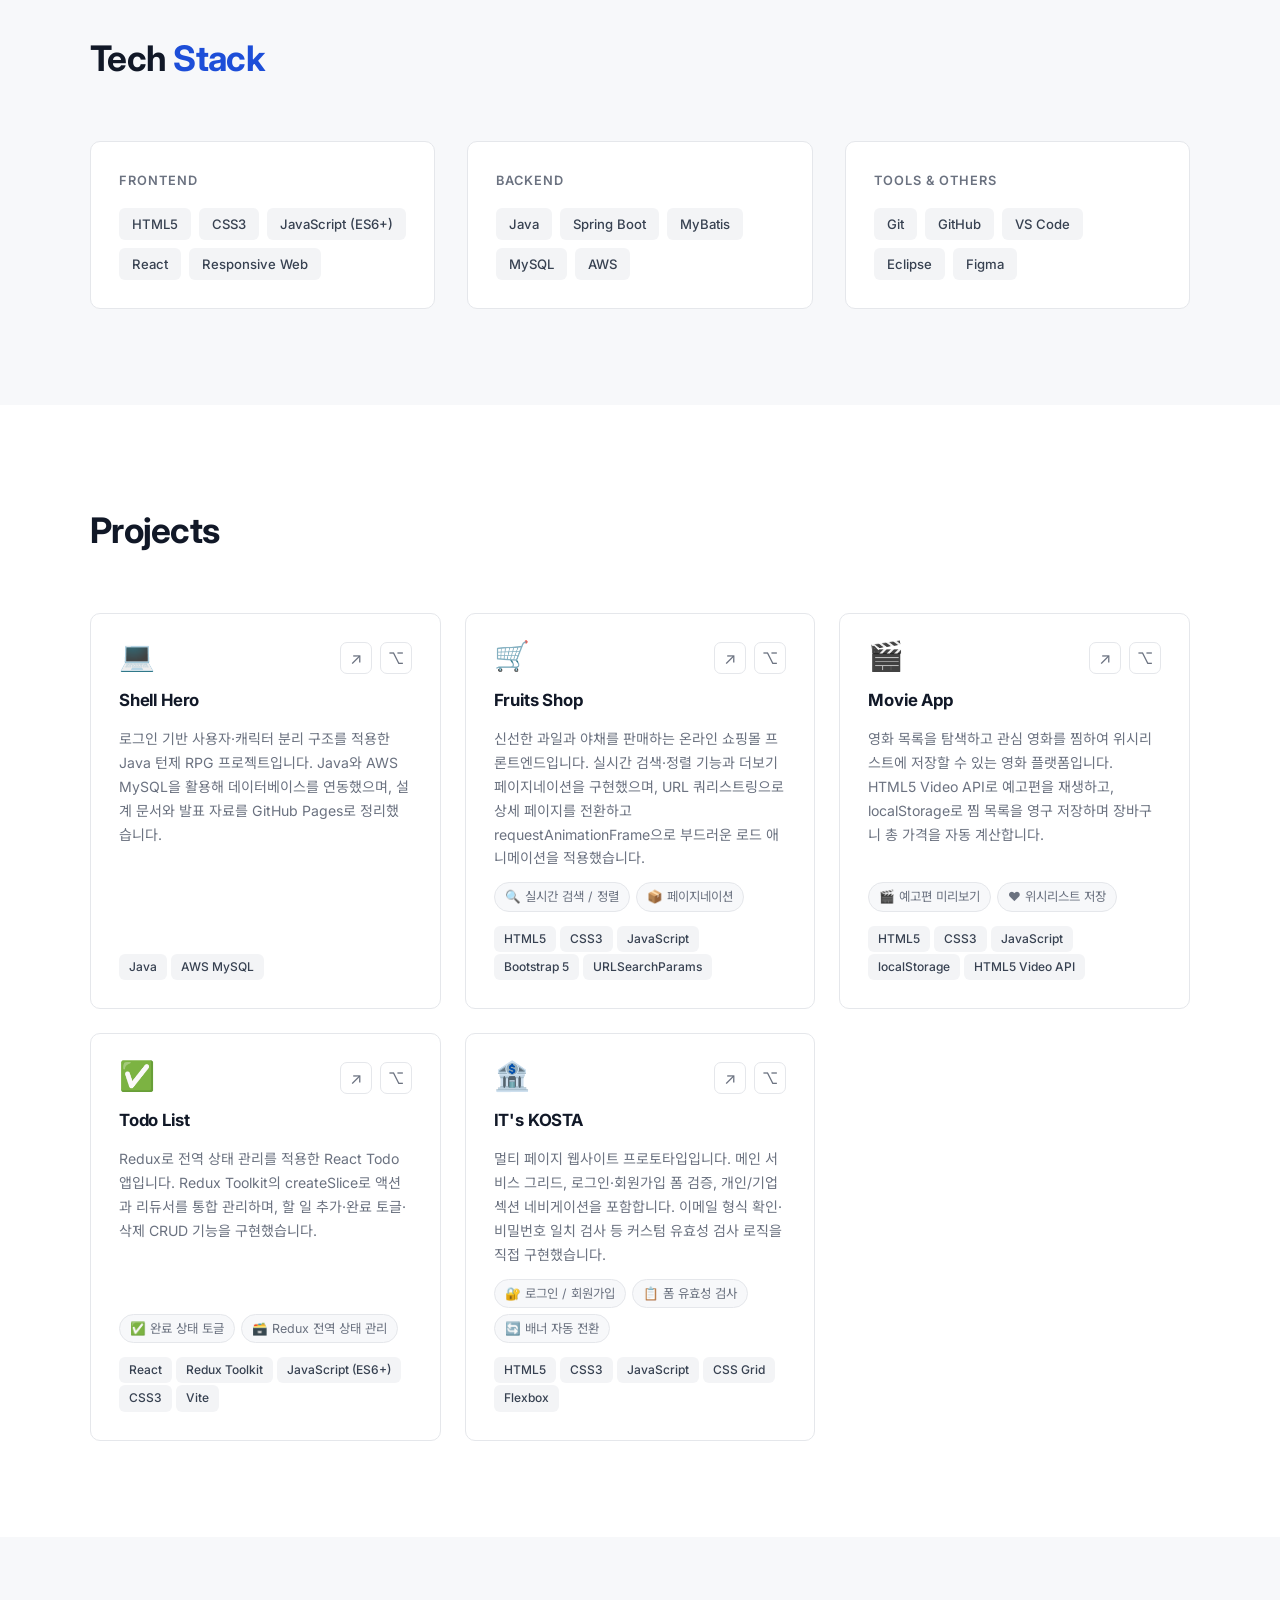
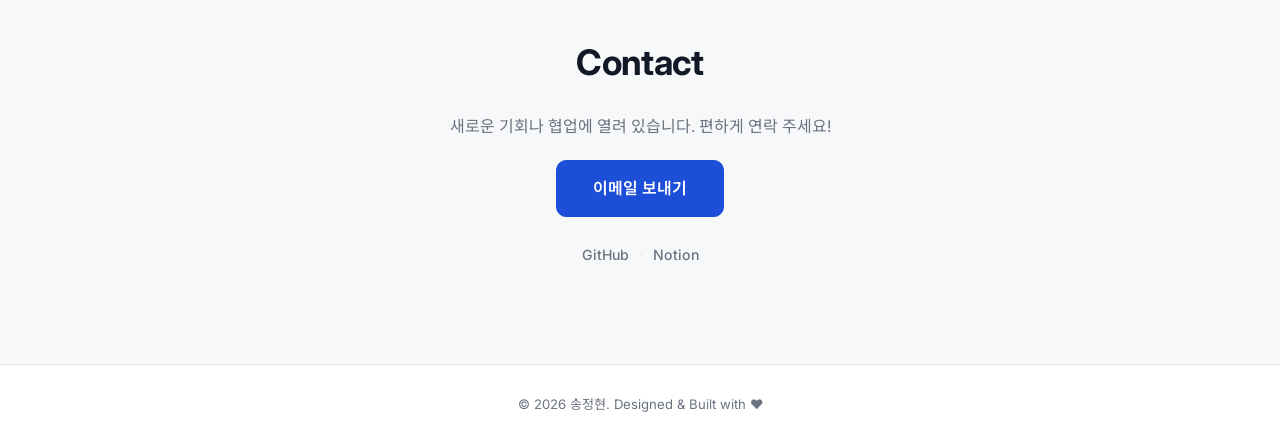
==== commit 207065a1: "feat: todoList Redux Toolkit 버전으로 업데이트 및 포트폴리오 설명 수정 Co-authored-by: Copilot <223556219+Copilot@user" ====
--- a/index.html
+++ b/index.html
@@ -267,16 +267,17 @@
 						</div>
 						<h3 class="project-title">Todo List</h3>
 						<p class="project-desc">
-							React로 재구현한 실시간 Todo 관리 앱입니다. useState 기반 상태 관리로
-							할 일 추가·완료 토글·삭제의 CRUD 기능을 구현했으며, 컴포넌트 단위로
-							UI를 분리하고 Vite로 빌드했습니다.
+							Redux로 전역 상태 관리를 적용한 React Todo 앱입니다. Redux Toolkit의
+							createSlice로 액션과 리듀서를 통합 관리하며, 할 일 추가·완료 토글·삭제
+							CRUD 기능을 구현했습니다.
 						</p>
 						<div class="project-features">
 							<span class="feature-item">✅ 완료 상태 토글</span>
-							<span class="feature-item">⚛️ 컴포넌트 기반 구조</span>
+							<span class="feature-item">🗃️ Redux 전역 상태 관리</span>
 						</div>
 						<div class="project-tags">
 							<span class="tag tag-sm">React</span>
+							<span class="tag tag-sm">Redux Toolkit</span>
 							<span class="tag tag-sm">JavaScript (ES6+)</span>
 							<span class="tag tag-sm">CSS3</span>
 							<span class="tag tag-sm">Vite</span>
